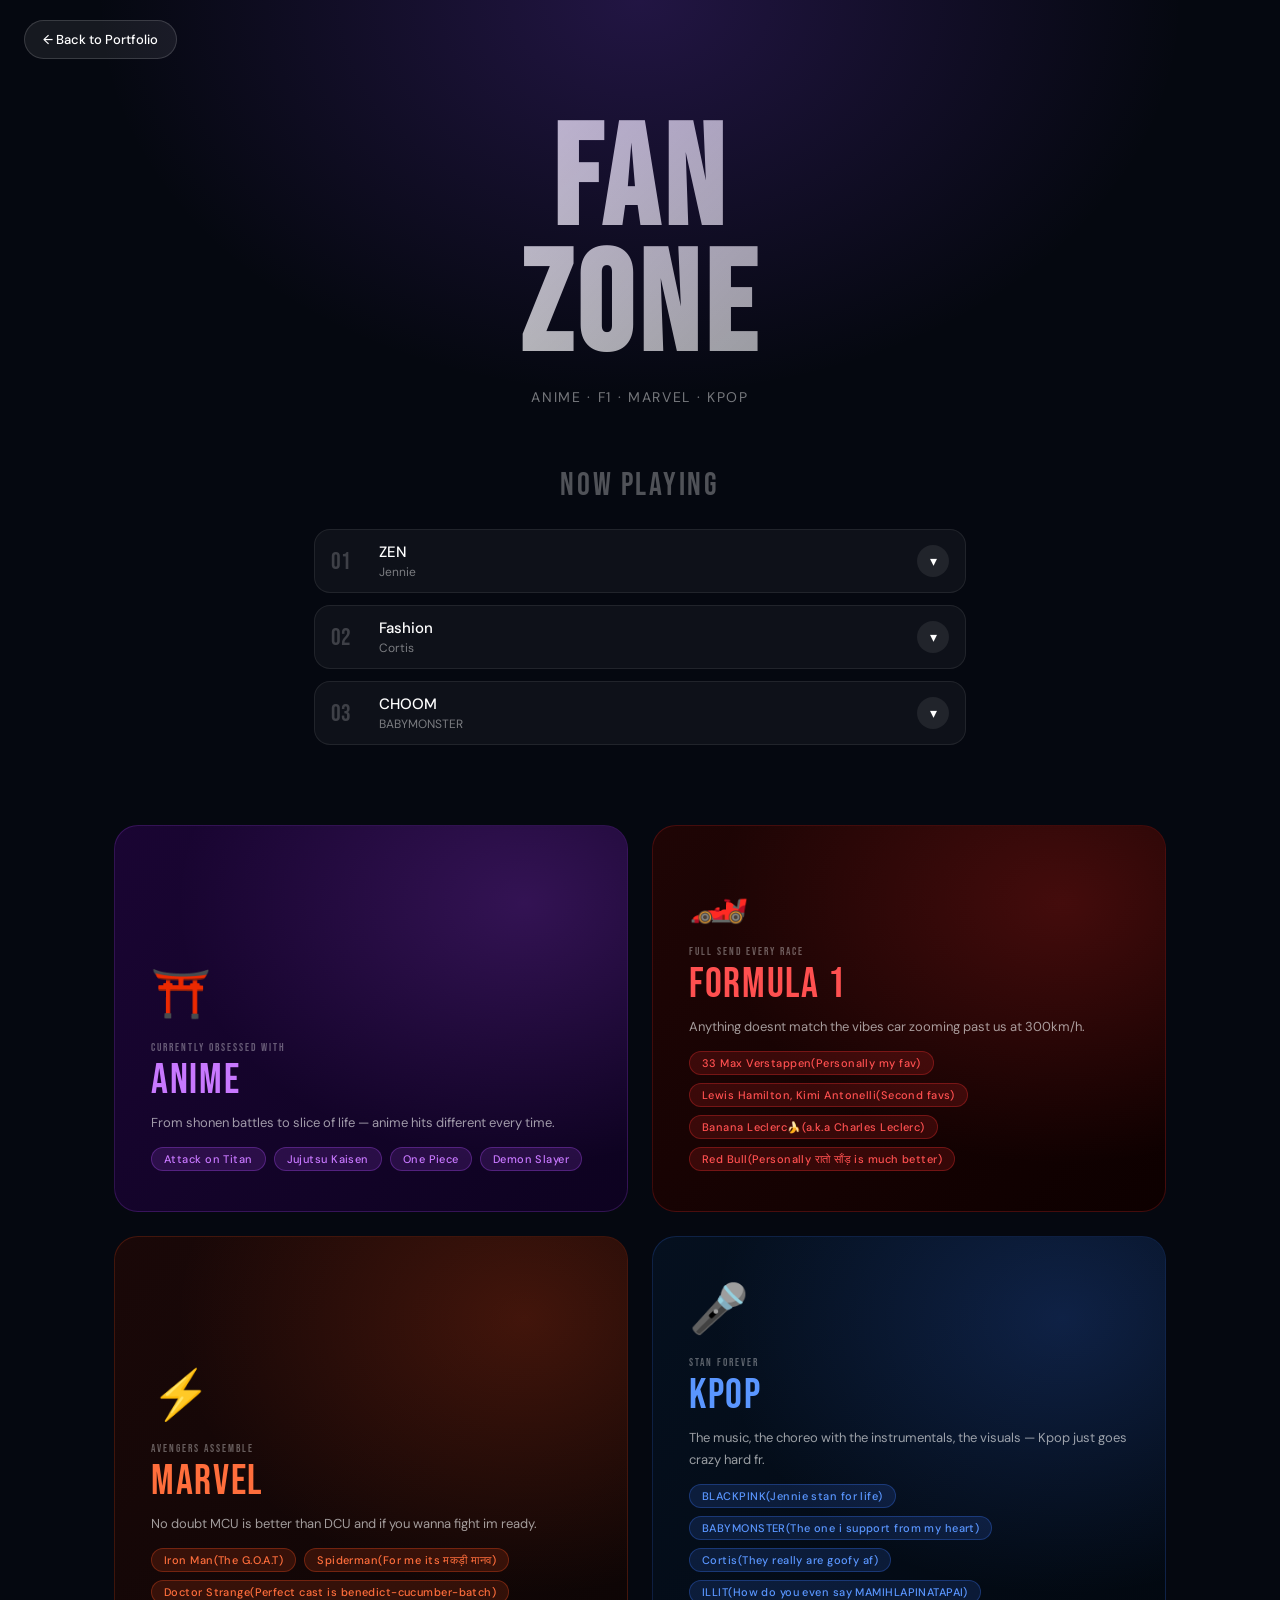
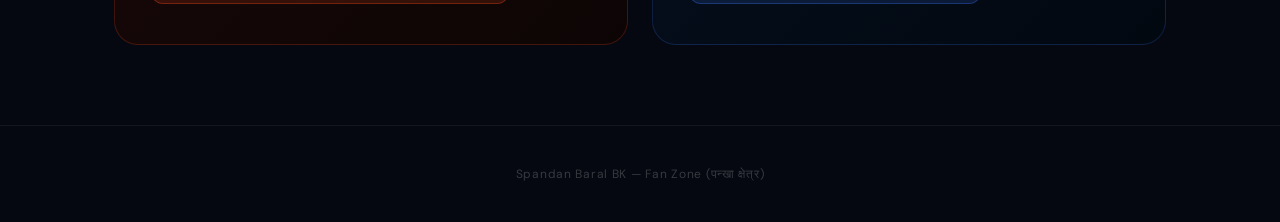
==== fanpage.html @ b54e6ac6 "Add files via upload" ====
<!DOCTYPE html>
<html>
    <head>
        <title> My Interests</title>
         <link rel="preconnect" href="https://fonts.googleapis.com">
    <link href="https://fonts.googleapis.com/css2?family=Bebas+Neue&family=DM+Sans:wght@300;400;500;600&display=swap" rel="stylesheet">
   
   <style>
    /* idk how to use external css in second html file so here we are with internal css */
   
    *,*::before,*::after{
box-sizing: border-box;
margin: 0;
padding: 0;
    }
    body{
        font-family: 'DM Sans',sans-serif;
        background: #050810;
        color: #fff;
        overflow-x: hidden;
    }
    .tonystark{
        position: fixed;
        top: 20px;
        left: 24px;
        z-index: 999;
        display: flex;
        align-items: center;
        gap: 8px;
        background:rgba(255,255,255,0.07);
        border:0.5px solid rgba(255,255,255,0.15);
        border-radius: 100px;
        padding: 10px 18px;
        color :#fff;
        text-decoration: none;
        font-size: 13px;
        font-weight: 500;
        transition: background 0.2s;
    }
    .tonystark:hover{
        background:rgba(255,255,255,0.15);
    }
    .nickfury{
        text-align: center;
        padding: 120px 24px 60px;
        position: relative;
    }
    .nickfury::before{
        content: '';
        position: absolute;
        inset: 0;
        background :radial-gradient(ellipse at 50% 0%,rgba(120,60,220,0.25) 0%,transparent 60%);
        pointer-events: none;
    }
    .thor{
        font-family: 'Bebas Neue',sans-serif;
        font-size: clamp(60px,12vw,140px);
        letter-spacing: 0.04em;
        line-height: 0.9;
        background: linear-gradient(135deg,#fff 0%,rgba(255,255,255,0.4) 100%);
        -webkit-text-fill-color:transparent;
        -webkit-background-clip: text;
        background-clip :text;
    }
    .loki{
        font-size:14px;
        color :rgba(255,255,255,0.45);
        letter-spacing:0.12em;
        text-transform :uppercase;
        margin-top:16px;
    }
    .wanda{
        max-width: 700px;
        margin: 0 auto;
        padding:0 24px 80px;
    }
    .vision{
        font-family: 'Bebas Neue',sans-serif;
        font-size: 32px;
        letter-spacing: 0.08em;
        color:rgba(255,255,255,0.3);
        text-align: center;
        margin-bottom: 24px;
    }
    .thanos{
        display: flex;
        flex-direction: column;
        gap: 12px;
    }
    .spiderman{
        background:rgba(255,255,255,0.04);
        border: 0.5px solid rgba(255,255,255,0.08);
        border-radius: 16px;
        overflow: hidden;
        transition: border-color 0.2s;
    }
    .spiderman:hover{
        border-color:rgba(255,255,255,0.2)
    }
    .blackwidow{
        display: flex;
        align-items: center;
        gap: 16px;
        padding: 12px 16px;
        cursor: pointer;
    }
    .hawkeye{
        font-family: 'Bebas Neue',sans-serif;
        font-size: 24px;
        color: rgba(255,255,255,0.2);
        min-width: 32px;
    }
    .hulk{
        flex:1;
    }
    .captainamerica{
        font-size: 15px;
        font-weight: 500;
        color: #fff;
    }
    .warmachine{
        font-size:12px;
        color :rgba(255,255,255,0.45);
        margin-top:2px;
    }
    .falcon{
        width:32px;
        height: 32px;
        background-color: rgba(255,255,255,0.08);
        border-radius: 50%;
        display: flex;
        align-items: center;
        justify-content: center;
        transition: background 0.2s, transform 0.3s;
        font-size: 14px;
    }
    .spiderman.open .falcon{
        transform: rotate(180deg);
        background: rgba(255,255,255,0.15);
    }
    .antman{
        max-height: 0;
        overflow: hidden;
        transition: max-height 0.4s ease;
    }
    .spiderman.open .antman{
        max-height: 200px;
    }
    .antman iframe{
        width: 100%;
        border: none;
        display: block;
    }
    .scarletwitch{
        max-width:1100px;
        margin:0 auto;
        padding:0 24px 80px;
        display: grid;
        grid-template-columns: 1fr 1fr;
        gap: 24px;
    }
    @media(max-width: 700px){
        .scarletwitch{
            grid-template-columns: 1fr;
        }
    }
    .doctorstrange{
        border-radius:24px;
        padding: 40px 36px;
        position: relative;
        overflow: hidden;
        min-height: 280px;
        display: flex;
        flex-direction: column;
        justify-content: flex-end;
    }
    .doctorstrange::before{
        content: '';
        position: absolute;
        inset: 0;
        opacity: 0.15;
        transition:opacity 0.3s;
    }
    .doctorstrange:hover::before{
        opacity: 0.25;
    }
    .animecard{
        background: linear-gradient(135deg,#1a0533 0%,#0d0220 100%);
        border: 0.5px solid rgba(180,80,255,0.2);
    }
    .animecard::before{
        background:radial-gradient(ellipse at 80% 20%,#b450ff 0%,transparent 60%);
        opacity: 0.2;
    }
    .f1card{
        background:linear-gradient(135deg,#1f0505 0%,#0d0000 100%);
        border: 0.5px solid rgba(255,50,50,0.2);
    }
    .f1card::before{
        background: radial-gradient(ellipse at 80% 20%,#ff3232 0%,transparent 60%);
        opacity: 0.2;
    }
    .marvelcard{
        background:linear-gradient(135deg,#1a0808 0%,#0d0505 100%);
        border: 0.5px solid rgba(255,80,30,0.2);
    }
    .marvelcard::before{
        background:radial-gradient(ellipse at 80% 20%,#ff501e 0%,transparent 60%);
        opacity: 0.2;
    }
    .kpopcard{
        background:linear-gradient(135deg,#05101f 0%,#020810 100%);
        border: 0.5px solid rgba(60,120,255,0.2);
    }
    .kpopcard::before{
        background:radial-gradient(ellipse at 80% 20%,#3c78ff 0%,transparent 60%);
        opacity: 0.2;
    }
    .blackpanther{
        font-size: 48px;
        margin-bottom: 16px;
        position:relative;
        z-index: 1;
    }
    .shang{
        font-family: 'Bebas Neue',sans-serif;
        font-size: 11px;
        letter-spacing: 0.18em;
        text-transform: uppercase;
        color:rgba(255,255,255,0.35);
        margin-bottom: 6px;
        position: relative;
        z-index: 1;
    }
    .moonknight{
        font-family:'Bebas Neue',sans-serif;
        font-size :clamp(28px,4vw,42px);
        letter-spacing: 0.04em;
        line-height: 1;
        position: relative;
        z-index: 1;
    }
    .animecard .moonknight{ color:#c878ff; }
    .f1card .moonknight{ color:#ff5050; }
    .marvelcard .moonknight{ color:#ff6e3c; }
    .kpopcard .moonknight{ color:#5a96ff; }
    .pepper{
        font-size: 13px;
        color: rgba(255,255,255,0.6);
        line-height: 1.65;
        margin-top: 10px;
        position: relative;
        z-index: 1;
    }
    .yondu{
        margin-top: 14px;
        display: flex;
        flex-wrap: wrap;
        gap: 8px;
        position: relative;
        z-index: 1;
    }
    .groot{
        font-size: 11px;
        padding: 4px 12px;
        border-radius: 100px;
        font-weight: 500;
        letter-spacing: 0.04em;
    }
    .animecard .groot{ background:rgba(180,80,255,0.15); color:#c878ff; border:0.5px solid rgba(180,80,255,0.3); }
    .f1card .groot{ background:rgba(255,50,50,0.15); color:#ff5050; border:0.5px solid rgba(255,50,50,0.3); }
    .marvelcard .groot{ background:rgba(255,80,30,0.15); color:#ff6e3c; border:0.5px solid rgba(255,80,30,0.3); }
    .kpopcard .groot{ background:rgba(60,120,255,0.15); color:#5a96ff; border:0.5px solid rgba(60,120,255,0.3); }
    .rocket{
        text-align: center;
        padding: 40px 24px;
        font-size: 12px;
        color: rgba(255,255,255,0.2);
        letter-spacing: 0.06em;
        border-top: 0.5px solid rgba(255,255,255,0.06);
    }
    </style>
    </head>
    <body>
        <a href="index.html" class="tonystark">← Back to Portfolio</a>

    <div class="nickfury">
      <h1 class="thor">Fan<br>Zone</h1>
      <p class="loki">Anime · F1 · Marvel · Kpop</p>
    </div>

    <div class="wanda">
      <p class="vision">Now Playing</p>
      <div class="thanos">

        <div class="spiderman" id="song1">
          <div class="blackwidow" onclick="toggleSong('song1')">
            <span class="hawkeye">01</span>
            <div class="hulk">
              <div class="captainamerica">ZEN</div>
              <div class="warmachine">Jennie</div>
            </div>
            <div class="falcon">▾</div>
          </div>
          <div class="antman">
            <iframe src="https://open.spotify.com/embed/track/2chbuybiy6aDDBC985tJcP"
              height="80" allow="autoplay; clipboard-write; encrypted-media; fullscreen; picture-in-picture"
              loading="lazy"></iframe>
          </div>
        </div>

        <div class="spiderman" id="song2">
          <div class="blackwidow" onclick="toggleSong('song2')">
            <span class="hawkeye">02</span>
            <div class="hulk">
              <div class="captainamerica">Fashion</div>
              <div class="warmachine">Cortis</div>
            </div>
            <div class="falcon">▾</div>
          </div>
          <div class="antman">
            <iframe src="https://open.spotify.com/embed/track/4ecdsGz3Hg6TKPwQ0ZOdJz"
              height="80" allow="autoplay; clipboard-write; encrypted-media; fullscreen; picture-in-picture"
              loading="lazy"></iframe>
          </div>
        </div>

        <div class="spiderman" id="song3">
          <div class="blackwidow" onclick="toggleSong('song3')">
            <span class="hawkeye">03</span>
            <div class="hulk">
              <div class="captainamerica">CHOOM</div>
              <div class="warmachine">BABYMONSTER</div>
            </div>
            <div class="falcon">▾</div>
          </div>
          <div class="antman">
            <iframe src="https://open.spotify.com/embed/track/4cox7ONwuCwUvfZ9fsGDVu"
              height="80" allow="autoplay; clipboard-write; encrypted-media; fullscreen; picture-in-picture"
              loading="lazy"></iframe>
          </div>
        </div>

      </div>
    </div>

    <div class="scarletwitch">

      <div class="doctorstrange animecard">
        <div class="blackpanther">⛩️</div>
        <div class="shang">Currently Obsessed With</div>
        <div class="moonknight">Anime</div>
        <p class="pepper">From shonen battles to slice of life — anime hits different every time.</p>
        <div class="yondu">
          <span class="groot">Attack on Titan</span>
          <span class="groot">Jujutsu Kaisen</span>
          <span class="groot">One Piece</span>
          <span class="groot">Demon Slayer</span>
        </div>
      </div>

      <div class="doctorstrange f1card">
        <div class="blackpanther">🏎️</div>
        <div class="shang">Full Send Every Race</div>
        <div class="moonknight">Formula 1</div>
        <p class="pepper">Anything doesnt match the vibes car zooming past us at 300km/h.</p>
        <div class="yondu">
          <span class="groot">33 Max Verstappen(Personally my fav)</span>
          <span class="groot">Lewis Hamilton, Kimi Antonelli(Second favs)</span>
          <span class="groot">Banana Leclerc🍌(a.k.a Charles Leclerc)</span>
          <span class="groot">Red Bull(Personally रातो साँड़ is much better)</span>
        </div>
      </div>

      <div class="doctorstrange marvelcard">
        <div class="blackpanther">⚡</div>
        <div class="shang">Avengers Assemble</div>
        <div class="moonknight">Marvel</div>
        <p class="pepper">No doubt MCU is better than DCU and if you wanna fight im ready.</p>
        <div class="yondu">
          <span class="groot">Iron Man(The G.O.A.T)</span>
          <span class="groot">Spiderman(For me its मकड़ी मानव)</span>
          <span class="groot">Doctor Strange(Perfect cast is benedict-cucumber-batch)</span>
        </div>
      </div>

      <div class="doctorstrange kpopcard">
        <div class="blackpanther">🎤</div>
        <div class="shang">Stan Forever</div>
        <div class="moonknight">Kpop</div>
        <p class="pepper">The music, the choreo with the instrumentals, the visuals — Kpop just goes crazy hard fr.</p>
        <div class="yondu">
          <span class="groot">BLACKPINK(Jennie stan for life)</span>
          <span class="groot">BABYMONSTER(The one i support from my heart)</span>
          <span class="groot">Cortis(They really are goofy af)</span>
          <span class="groot">ILLIT(How do you even say MAMIHLAPINATAPAI)</span>
        </div>
      </div>

    </div>

    <div class="rocket">Spandan Baral BK — Fan Zone (पन्खा क्षेत्र)</div>

    <script>
      function toggleSong(id){
        const card = document.getElementById(id);
        card.classList.toggle('open');
      }
    </script>
    </body>
</html>
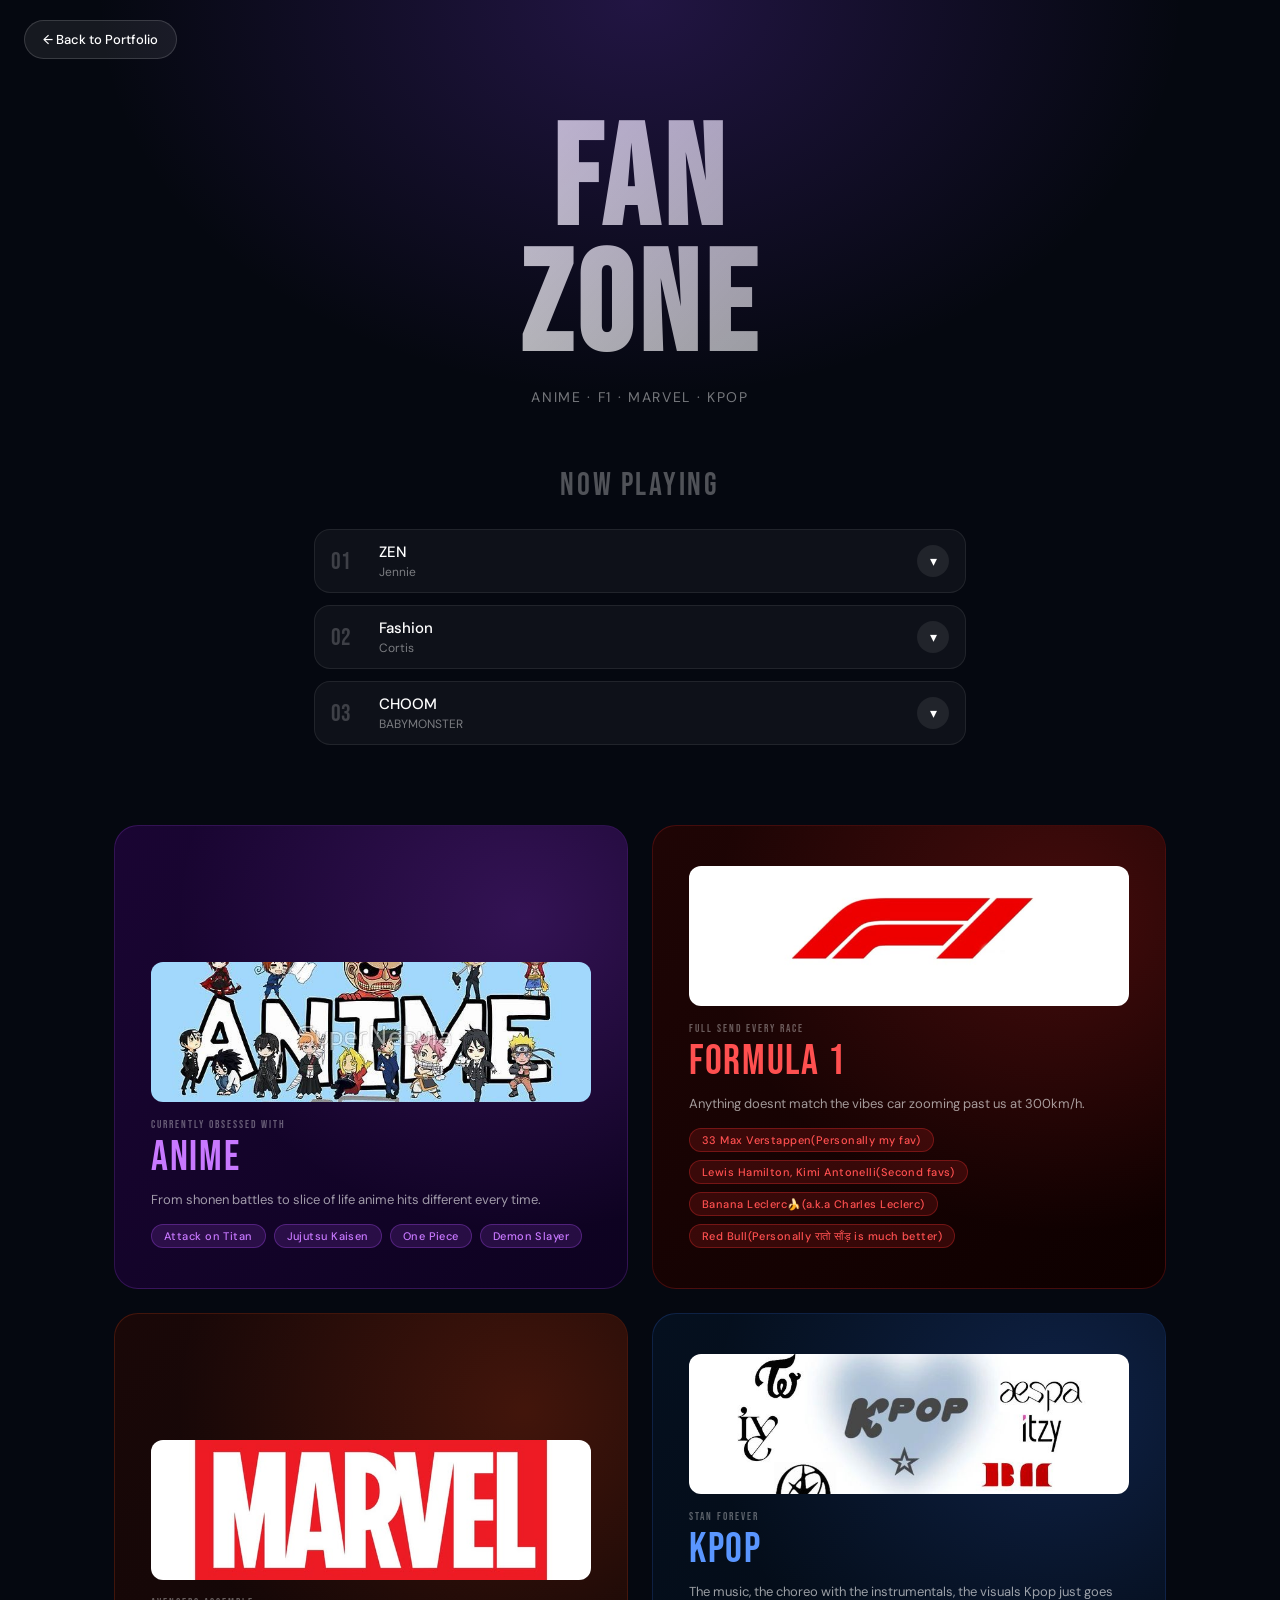
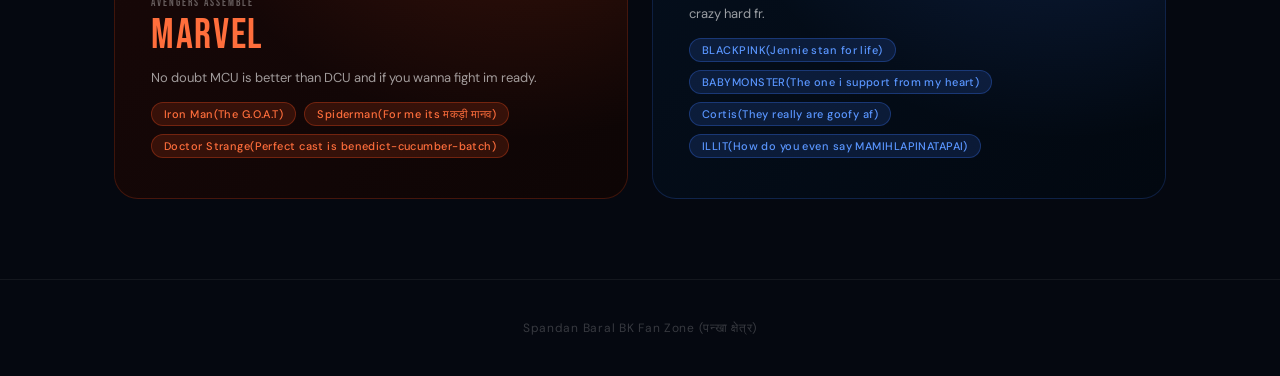
==== commit ce73fc58: "Add files via upload" ====
--- a/fanpage.html
+++ b/fanpage.html
@@ -217,9 +217,12 @@
         opacity: 0.2;
     }
     .blackpanther{
-        font-size: 48px;
+        width: 100%;
+        height: 140px;
+        object-fit: cover;
+        border-radius: 12px;
         margin-bottom: 16px;
-        position:relative;
+        position: relative;
         z-index: 1;
     }
     .shang{
@@ -347,10 +350,10 @@
     <div class="scarletwitch">
 
       <div class="doctorstrange animecard">
-        <div class="blackpanther">⛩️</div>
+        <img src="anime.jpg" class="blackpanther" alt="anime">
         <div class="shang">Currently Obsessed With</div>
         <div class="moonknight">Anime</div>
-        <p class="pepper">From shonen battles to slice of life — anime hits different every time.</p>
+        <p class="pepper">From shonen battles to slice of life anime hits different every time.</p>
         <div class="yondu">
           <span class="groot">Attack on Titan</span>
           <span class="groot">Jujutsu Kaisen</span>
@@ -360,7 +363,7 @@
       </div>
 
       <div class="doctorstrange f1card">
-        <div class="blackpanther">🏎️</div>
+        <img src="f1.jpg" class="blackpanther" alt="f1">
         <div class="shang">Full Send Every Race</div>
         <div class="moonknight">Formula 1</div>
         <p class="pepper">Anything doesnt match the vibes car zooming past us at 300km/h.</p>
@@ -373,7 +376,7 @@
       </div>
 
       <div class="doctorstrange marvelcard">
-        <div class="blackpanther">⚡</div>
+        <img src="marvel.jpg" class="blackpanther" alt="marvel">
         <div class="shang">Avengers Assemble</div>
         <div class="moonknight">Marvel</div>
         <p class="pepper">No doubt MCU is better than DCU and if you wanna fight im ready.</p>
@@ -385,10 +388,10 @@
       </div>
 
       <div class="doctorstrange kpopcard">
-        <div class="blackpanther">🎤</div>
+        <img src="kpop.jpg" class="blackpanther" alt="kpop">
         <div class="shang">Stan Forever</div>
         <div class="moonknight">Kpop</div>
-        <p class="pepper">The music, the choreo with the instrumentals, the visuals — Kpop just goes crazy hard fr.</p>
+        <p class="pepper">The music, the choreo with the instrumentals, the visuals Kpop just goes crazy hard fr.</p>
         <div class="yondu">
           <span class="groot">BLACKPINK(Jennie stan for life)</span>
           <span class="groot">BABYMONSTER(The one i support from my heart)</span>
@@ -399,7 +402,7 @@
 
     </div>
 
-    <div class="rocket">Spandan Baral BK — Fan Zone (पन्खा क्षेत्र)</div>
+    <div class="rocket">Spandan Baral BK  Fan Zone (पन्खा क्षेत्र)</div>
 
     <script>
       function toggleSong(id){
